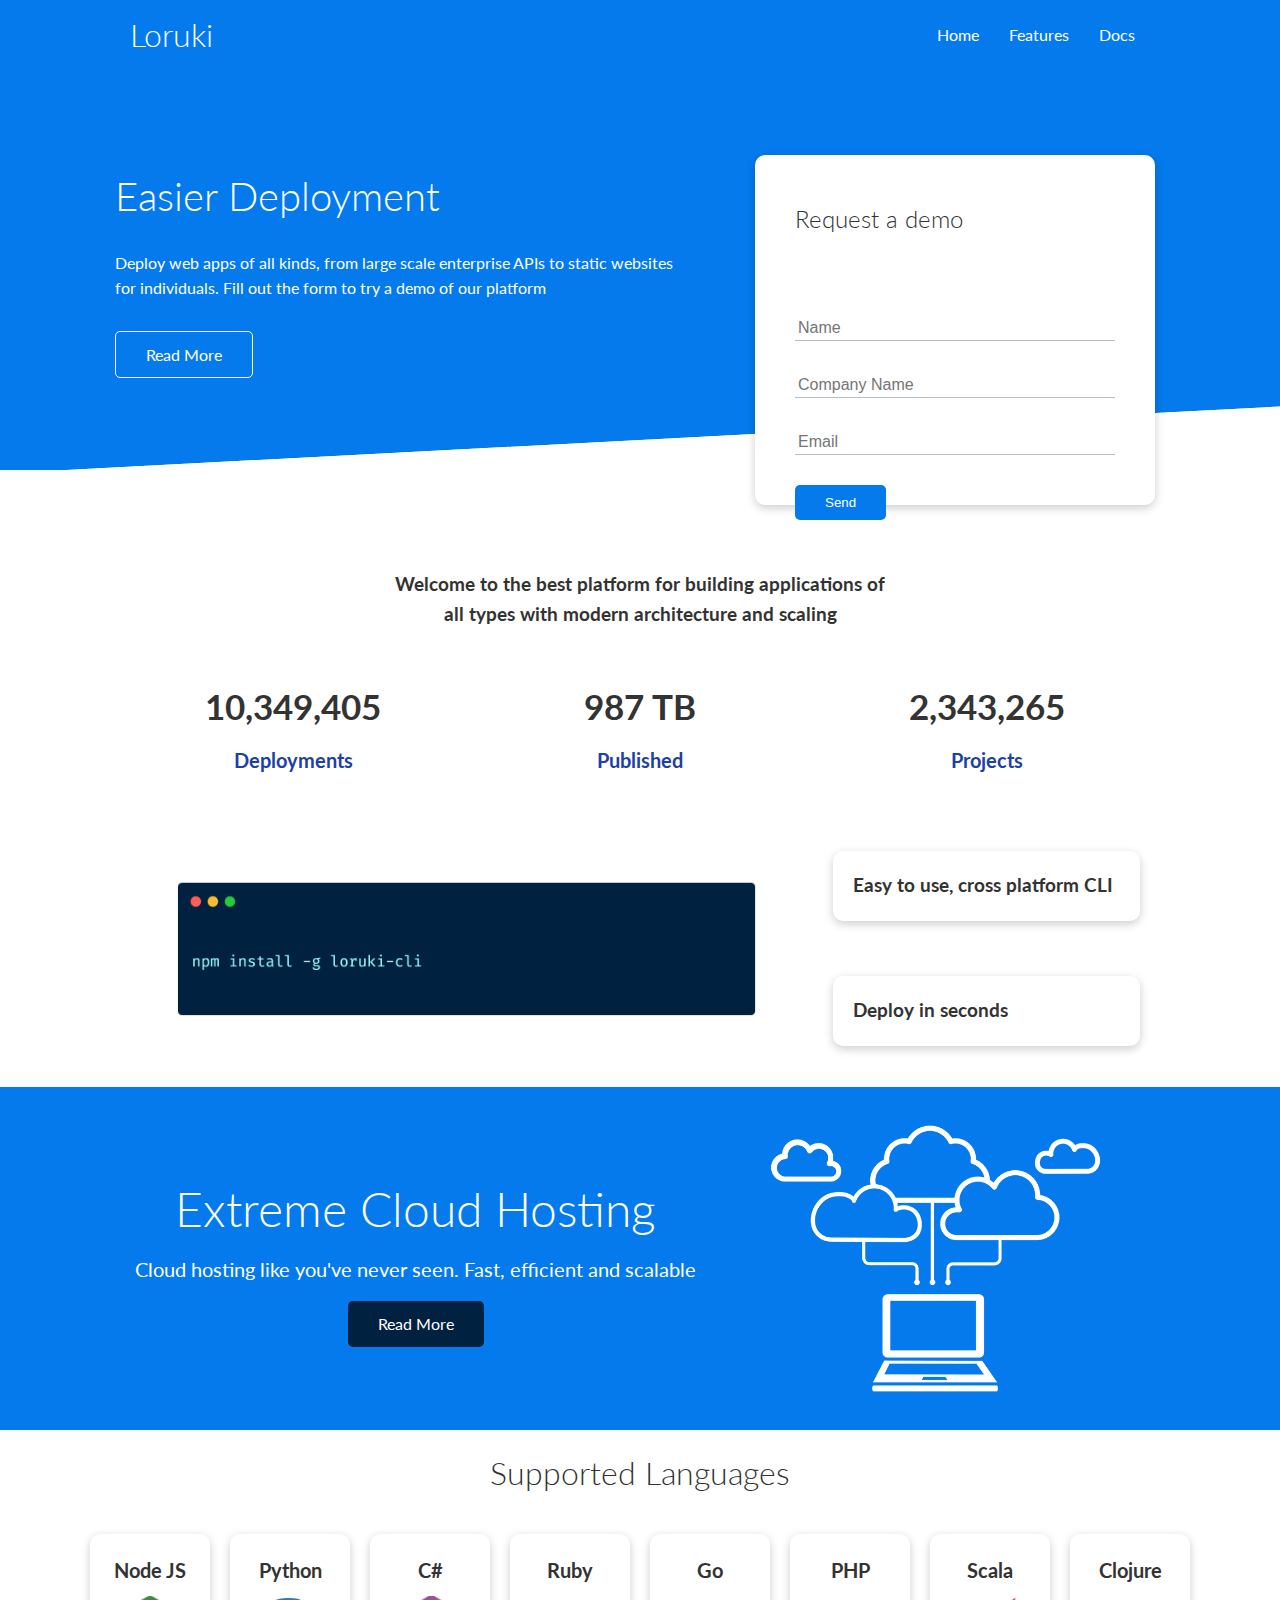
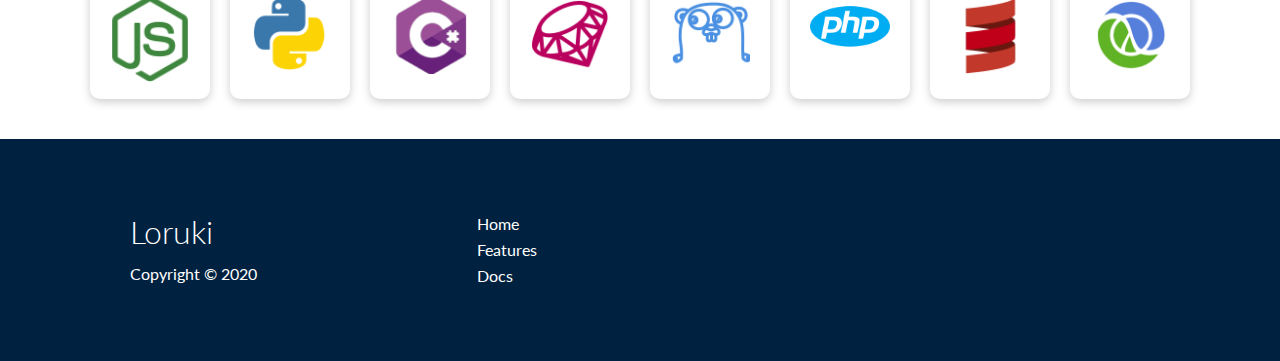
==== index.html @ d1eefb83 "Initial Commit" ====
<!DOCTYPE html>
<html lang="en">
  <head>
    <meta charset="UTF-8" />
    <meta name="viewport" content="width=device-width, initial-scale=1.0" />
    <title>Loruki | Cloud hosting for everyone</title>
    <link
      rel="stylesheet"
      href="https://cdnjs.cloudflare.com/ajax/libs/font-awesome/5.15.1/css/all.min.css"
      integrity="sha512-+4zCK9k+qNFUR5X+cKL9EIR+ZOhtIloNl9GIKS57V1MyNsYpYcUrUeQc9vNfzsWfV28IaLL3i96P9sdNyeRssA=="
      crossorigin="anonymous"
    />
    <link rel="stylesheet" href="css/utilities.css" />
    <link rel="stylesheet" href="css/style.css" />
  </head>
  <body>
    <!-- Navbar -->

    <header class="navbar">
      <div class="container flex">
        <h1 class="logo">Loruki</h1>
        <nav>
          <ul>
            <li><a href="index.html">Home</a></li>
            <li><a href="features.html">Features</a></li>
            <li><a href="docs.html">Docs</a></li>
          </ul>
        </nav>
      </div>
    </header>

    <section class="showcase">
      <div class="container grid">
        <div class="showcase-text">
          <h1>Easier Deployment</h1>
          <p>
            Deploy web apps of all kinds, from large scale enterprise APIs to
            static websites for individuals. Fill out the form to try a demo of
            our platform
          </p>
          <a href="features.html" class="btn btn-outline">Read More</a>
        </div>
        <div class="showcase-form card">
          <h2>Request a demo</h2>
          <form name="contact" method="POST" netlify-honeypot="bot-field" data-netlify="true">
            <input type="hidden" name="form-name" value="contact" />
            <p class="hidden">
                <label>Don't fill this out if you're human: <input type="text" name="bot-field"></label>
            </p>
            <div class="form-control">
              <input type="text" name="name" placeholder="Name" required />
            </div>
            <div class="form-control">
              <input
                type="text"
                name="company"
                placeholder="Company Name"
                required
              />
            </div>
            <div class="form-control">
              <input type="email" name="email" placeholder="Email" required />
            </div>
            <input type="submit" value="Send" class="btn btn-primary" />
          </form>
        </div>
      </div>
    </section>

    <section class="stats">
      <div class="container">
        <h3 class="stats-heading text-center my-1">
          Welcome to the best platform for building applications of all types
          with modern architecture and scaling
        </h3>
        <div class="grid grid-3 text-center my-4">
          <div>
            <i class="fas fa-server fa-3x"></i>
            <h3>10,349,405</h3>
            <p class="text-secondary">Deployments</p>
          </div>
          <div>
            <div>
              <i class="fas fa-upload fa-3x"></i>
              <h3>987 TB</h3>
              <p class="text-secondary">Published</p>
            </div>
          </div>
          <div>
            <div>
              <i class="fas fa-project-diagram fa-3x"></i>
              <h3>2,343,265</h3>
              <p class="text-secondary">Projects</p>
            </div>
          </div>
        </div>
      </div>
    </section>

    <!-- CLI -->

    <section class="cli">
      <div class="container grid">
        <img src="images/cli.png" alt="CLI image" />
        <div class="card">
          <h3>Easy to use, cross platform CLI</h3>
        </div>
        <div class="card">
          <h3>Deploy in seconds</h3>
        </div>
      </div>
    </section>

    <!-- Cloud -->

    <section class="cloud bg-primary my-2 py-2">
      <div class="container grid">
        <div class="text-center">
          <h2 class="lg">Extreme Cloud Hosting</h2>
          <p class="lead my-1">
            Cloud hosting like you've never seen. Fast, efficient and scalable
          </p>
          <a href="features.html" class="btn btn-dark">Read More</a>
        </div>
        <img src="images/cloud.png" alt="Cloud image" />
      </div>
    </section>

    <!-- Languages -->

    <section class="languages">
      <h2 class="md text-center my-2">Supported Languages</h2>
      <div class="container flex">
        <div class="card">
          <h4>Node JS</h4>
          <img src="images/logos/node.png" alt="Node JS" />
        </div>
        <div class="card">
          <h4>Python</h4>
          <img src="images/logos/python.png" alt="Python" />
        </div>
        <div class="card">
          <h4>C#</h4>
          <img src="images/logos/csharp.png" alt="C#" />
        </div>
        <div class="card">
          <h4>Ruby</h4>
          <img src="images/logos/ruby.png" alt="Ruby" />
        </div>
        <div class="card">
          <h4>Go</h4>
          <img src="images/logos/go.png" alt="Go" />
        </div>
        <div class="card">
          <h4>PHP</h4>
          <img src="images/logos/php.png" alt="PHP" />
        </div>
        <div class="card">
          <h4>Scala</h4>
          <img src="images/logos/scala.png" alt="Scala" />
        </div>
        <div class="card">
          <h4>Clojure</h4>
          <img src="images/logos/clojure.png" alt="Clojure" />
        </div>
      </div>
    </section>

    <footer class="footer bg-dark py-5">
      <div class="container grid grid-3">
        <div>
          <h1>Loruki</h1>
          <p>Copyright &copy; 2020</p>
        </div>
        <nav>
          <ul>
            <li><a href="index.html">Home</a></li>
            <li><a href="features.html">Features</a></li>
            <li><a href="docs.html">Docs</a></li>
          </ul>
        </nav>
        <div class="social">
          <a href="#"><i class="fab fa-github fa-2x"></i></a>
          <a href="#"><i class="fab fa-facebook fa-2x"></i></a>
          <a href="#"><i class="fab fa-instagram fa-2x"></i></a>
          <a href="#"><i class="fab fa-twitter fa-2x"></i></a>
        </div>
      </div>
    </footer>
  </body>
</html>
---- css/utilities.css ----
.container {
    max-width: 1100px;
    margin: 0 auto;
    overflow: auto;
    padding: 0 40px;
}

.card {
    background-color: #fff;
    color: #333;
    border-radius: 10px;
    box-shadow: 0 3px 10px rgba(0,0,0,0.2);
    padding: 20px;
    margin: 10px;
}

.btn {
    display: inline-block;
    padding: 10px 30px;
    cursor: pointer;
    background-color: var(--primary-color);
    color: #fff;
    border: none;
    border-radius: 5px;
}

.btn-outline {
    background-color: transparent;
    border: 1px #fff solid;
}

.btn:hover {
    transform: scale(0.98)
}

/* Backgrounds */

.bg-primary, .btn-primary {
    background-color: var(--primary-color);
    color: #fff;
}

.bg-secondary, .btn-secondary {
    background-color: var(--secondary-color);
    color: #fff;
}

.bg-dark, .btn-dark {
    background-color: var(--dark-color);
    color: #fff;
}

.bg-light, .btn-light {
    background-color: var(--light-color);
    color: #333;
}

.bg-primary a, .bg-secondary a, .bg-dark a, .btn-primary a, .btn-secondary a, .btn-dark a {
    color: #fff;
}

/* Text Sizes */

.lead {
    font-size: 20px;
}

.sm {
    font-size: 1rem;
}

.md {
    font-size: 2rem;
}

.lg {
    font-size: 3rem;
}

.xl {
    font-size: 4rem;
}

.text-center {
    text-align: center;
}

.text-primary {
    color: var(--primary-color);
}

.text-secondary {
    color: var(--secondary-color);
}

.text-dark {
    color: var(--dark-color);
}

.text-light {
    color: var(--light-color);
}

/* Alerts */

.alert {
    background-color: var(--light-color);
    padding: 10px 20px;
    font-weight: bold;
    margin: 15px 0;
}

.alert i {
    margin-right: 10px;
}

.alert-success {
    background-color: var(--success-color);
    color: #fff;
}

.alert-error {
    background-color: var(--error-color);
    color: #fff;
}

.flex {
    display: flex;
    justify-content: center;
    align-items: center;
    height: 100%;
}

.grid {
    display: grid;
    grid-template-columns: repeat(2, 1fr);
    gap: 20px;
    justify-content: center;
    align-items: center;
    height: 100%;
}

.grid-3 {
    grid-template-columns: repeat(3, 1fr);
}

/* Margin */

.my-1 {
    margin: 1rem 0;
}

.my-2 {
    margin: 1.5rem 0;
}

.my-3 {
    margin: 2rem 0;
}

.my-4 {
    margin: 3rem 0;
}

.my-5 {
    margin: 4rem 0;
}

.m-1 {
    margin: 1rem;
}

.m-2 {
    margin: 1.5rem;
}

.m-3 {
    margin: 2rem;
}

.m-4 {
    margin: 3rem;
}

.m-5 {
    margin: 4rem;
}

/* Padding */

.py-1 {
    padding: 1rem 0;
}

.py-2 {
    padding: 1.5rem 0;
}

.py-3 {
    padding: 2rem 0;
}

.py-4 {
    padding: 3rem 0;
}

.py-5 {
    padding: 4rem 0;
}

.p-1 {
    padding: 1rem;
}

.p-2 {
    padding: 1.5rem;
}

.p-3 {
    padding: 2rem;
}

.p-4 {
    padding: 3rem;
}

.p-5 {
    padding: 4rem;
}
---- css/style.css ----
@import url('https://fonts.googleapis.com/css2?family=Lato:wght@300&display=swap');

:root {
    --primary-color: #047aed;
    --secondary-color: #1c3fa8;
    --dark-color: #002240;
    --light-color: #f4f4f4;
    --success-color: #5cb85c;
    --error-color: #d9534f;
}

* {
    box-sizing: border-box;
    padding: 0;
    margin: 0
}

body {
    font-family: Lato, sans-serif;
    color: #333;
    line-height: 1.6;
}

ul {
    list-style: none;
}

a {
    text-decoration: none;
    color: #333;
}

h1, h2 {
    font-weight: 300;
    line-height: 1.2;
    margin: 10px 0
}

p {
    margin: 10px 0
}

img {
    width: 100%
}

code, pre {
    background-color: #333;
    color: #fff;
    padding: 5px 10px;
}

pre {
    display: flex;
    justify-content: flex-start;
    align-items: center;
}

.hidden {
    visibility: hidden;
    height: 0;
}

/* Navbar */

.navbar {
    background-color: var(--primary-color);
    color: #fff;
    height: 70px;
}

.navbar ul {
    display: flex
}

.navbar a {
    color: #fff;
    padding: 10px;
    margin: 0 5px;
}

.navbar a:hover {
    border-bottom: 2px #fff solid
}

.navbar .flex {
    justify-content: space-between;
}

/* Showcase */

.showcase {
    height: 400px;
    background-color: var(--primary-color);
    color: #fff;
    position: relative;
}

.showcase h1 {
    font-size: 40px;
}

.showcase p {
    padding: 20px 0;
}

.showcase .grid {
    grid-template-columns: 55% 45%;
    gap: 30px;
    overflow: visible;
}

.showcase-text {
    animation: slideInLeft 1s ease-in;
}

.showcase-form {
    position: relative;
    top: 60px;
    height: 350px;
    width: 400px;
    padding: 40px;
    z-index: 100;
    justify-self: flex-end;
    animation: slideInRight 1s ease-in;
}

.showcase-form .form-control {
    margin: 30px 0;
}

.showcase-form input[type='text'],
.showcase-form input[type='email'] {
    border: none;
    border-bottom: 1px solid #b4becb;
    width: 100%;
    padding: 3px;
    font-size: 16px;
}

.showcase-form input:focus {
    outline: none;
}

.showcase::before, .showcase::after {
    content: '';
    position: absolute;
    height: 100px;
    bottom: -70px;
    right: 0;
    left: 0;
    background-color: #fff;
    transform: skewY(-3deg);
    -webkit-transform: skewY(-3deg);
    -moz-transform: skewY(-3deg);
    -ms-transform: skewY(-3deg);
}

/* Stats */

.stats {
    padding-top: 100px;
    animation: slideInBottom 1s ease-in;
}

.stats-heading {
    max-width: 500px;
    margin: auto;
}

.stats .grid h3 {
    font-size: 35px;
}

.stats .grid p {
    font-size: 20px;
    font-weight: bold;
}

/* CLI */

.cli .grid {
    grid-template-columns: repeat(3, 1fr);
    grid-template-rows: repeat(2, 1fr);
}

.cli .grid > *:first-child {
    grid-column: 1 / span 2;
    grid-row: 1 / span 2;
}

/* Cloud */

.cloud .grid {
    grid-template-columns: 4fr 3fr;
}

/* Languages */

.languages .container {
    max-width: 1200px;
}

.languages .card {
    text-align: center;
    margin: 18px 10px 40px;
    transition: transform 0.2s ease-in;
    width: 120px;
    height: 165px;
}

.languages .flex {
    flex-wrap: wrap;
}

.languages .card h4 {
    font-size: 20px;
    margin-bottom: 10px;
}

.languages .card:hover {
    transform: translateY(-15px);
}

/* Features */

.features-head img, .docs-head img {
    width: 200px;
    justify-self: flex-end;
}

.features-subhead img {
    width: 300px;
    justify-self: flex-end;
}

/* Features Main */

.features-main .card > i {
    margin-right: 20px;
}

.features-main .grid {
    padding: 30px;
}

.features-main .grid :first-child {
    grid-column: 1 / span 3;
}

.features-main .grid :nth-child(2) {
    grid-column: 1 / span 2;
}

/* Docs */

.docs-main h3 {
    margin: 20px 0;
}

.docs-main .grid {
    grid-template-columns: 1fr 2fr;
    align-items: flex-start;
}

.docs-main nav li {
    font-size: 17px;
    padding-bottom: 5px;
    margin-bottom: 5px;
    border-bottom: 1px #ccc solid;
}

.docs-main nav li:hover {
    font-weight: bold;
}

/* Footer */

.footer .social a {
    margin: 0 10px;
}

/* Animations */
@keyframes slideInLeft {
    0% {
        transform: translateX(-100%)
    }
    100% {
        transform: translateX(0)
    }
}

@keyframes slideInRight {
    0% {
        transform: translateX(100%)
    }
    100% {
        transform: translateX(0)
    }
}

@keyframes slideInTop {
    0% {
        transform: translateY(-100%)
    }
    100% {
        transform: translateX(0)
    }
}

@keyframes slideInBottom {
    0% {
        transform: translateY(100%)
    }
    100% {
        transform: translateX(0)
    }
}


/* Tablets */

@media (max-width: 768px) {
    .grid, .showcase .grid, .stats .grid, .cli .grid, .cloud .grid, .features-main .grid, .docs-main .grid {
        grid-template-columns: 1fr;
        grid-template-rows: 1fr;
    }

    .showcase {
        height: auto;
    }

    .showcase-text {
        text-align: center;
        margin-top: 40px;
    }

    .showcase-form {
        justify-self: center;
        margin: auto;
    }

    .cli .grid > *:first-child {
        grid-column: 1;
        grid-row: 1;
    }

    .features-head, .features-subhead, .docs-head {
        text-align: center;
    }

    .features-head img, .features-subhead img, .docs-head img {
        justify-self: center;
    }

    .features-main .grid :first-child, .features-main .grid :nth-child(2) {
        grid-column: 1;
    }

    .footer {
        display: flex;
        flex-direction: column;
        justify-content: center;
        align-items: center;
        text-align: center;
    }
}

/* Mobile */

@media (max-width: 500px) {
    .navbar {
        height: 110px;
    }

    .navbar .flex {
        flex-direction: column;
    }

    .navbar ul {
        padding: 10px;
        background-color: rgba(0,0,0,0.1)
    }
}
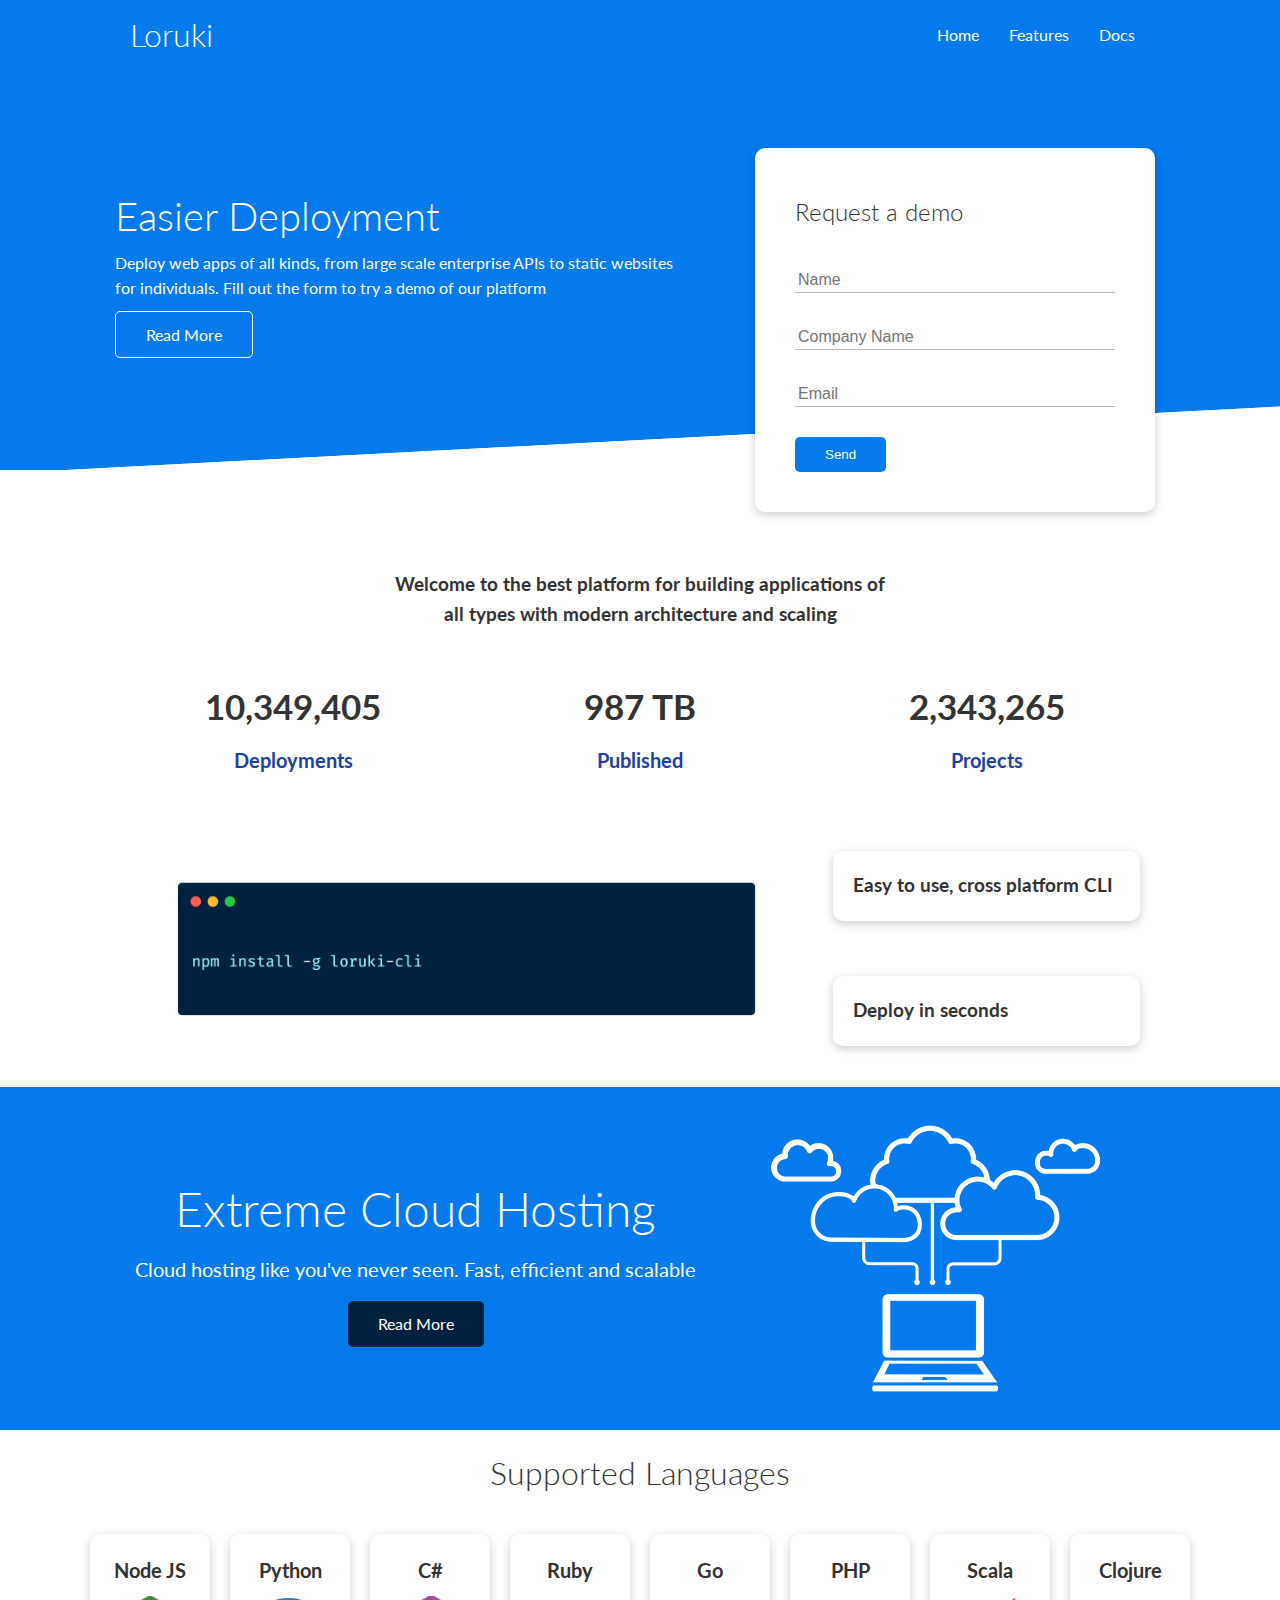
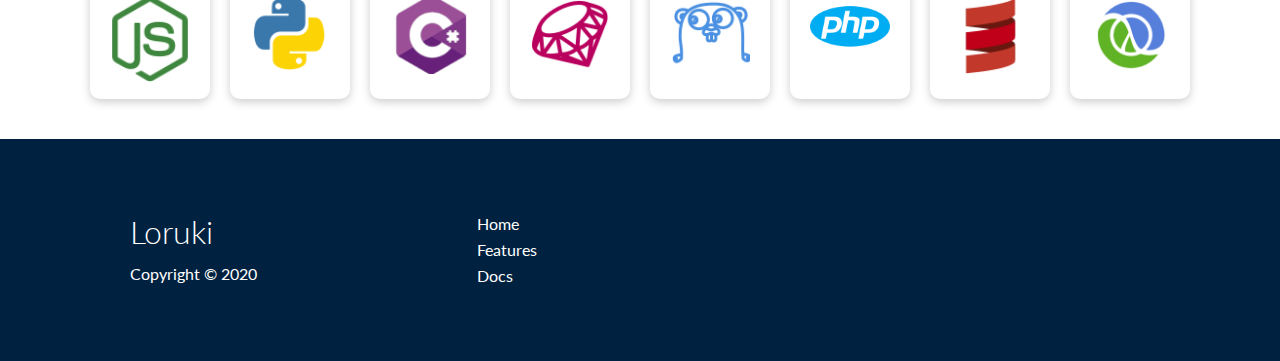
==== commit bc4de29d: "Fixed width bug" ====
--- a/index.html
+++ b/index.html
@@ -66,6 +66,8 @@
         </div>
       </div>
     </section>
+
+    <!-- Stats -->
 
     <section class="stats">
       <div class="container">
--- a/css/style.css
+++ b/css/style.css
@@ -1,384 +1,409 @@
 @import url('https://fonts.googleapis.com/css2?family=Lato:wght@300&display=swap');
 
 :root {
-    --primary-color: #047aed;
-    --secondary-color: #1c3fa8;
-    --dark-color: #002240;
-    --light-color: #f4f4f4;
-    --success-color: #5cb85c;
-    --error-color: #d9534f;
+  --primary-color: #047aed;
+  --secondary-color: #1c3fa8;
+  --dark-color: #002240;
+  --light-color: #f4f4f4;
+  --success-color: #5cb85c;
+  --error-color: #d9534f;
 }
 
 * {
-    box-sizing: border-box;
-    padding: 0;
-    margin: 0
+  box-sizing: border-box;
+  padding: 0;
+  margin: 0;
 }
 
 body {
-    font-family: Lato, sans-serif;
-    color: #333;
-    line-height: 1.6;
+  font-family: Lato, sans-serif;
+  color: #333;
+  line-height: 1.6;
+  width: 100vw;
 }
 
 ul {
-    list-style: none;
+  list-style: none;
 }
 
 a {
-    text-decoration: none;
-    color: #333;
-}
-
-h1, h2 {
-    font-weight: 300;
-    line-height: 1.2;
-    margin: 10px 0
+  text-decoration: none;
+  color: #333;
+}
+
+h1,
+h2 {
+  font-weight: 300;
+  line-height: 1.2;
+  margin: 10px 0;
 }
 
 p {
-    margin: 10px 0
+  margin: 10px 0;
 }
 
 img {
-    width: 100%
-}
-
-code, pre {
-    background-color: #333;
-    color: #fff;
-    padding: 5px 10px;
-}
-
+  width: 100%;
+}
+
+code,
 pre {
-    display: flex;
-    justify-content: flex-start;
-    align-items: center;
+  background-color: #333;
+  color: #fff;
+  padding: 5px 10px;
+}
+
+pre {
+  display: flex;
+  justify-content: flex-start;
+  align-items: center;
 }
 
 .hidden {
-    visibility: hidden;
-    height: 0;
+  visibility: hidden;
+  height: 0;
+  margin: 0;
+  padding: 0;
+}
+
+.hidden label {
+  visibility: hidden;
+  height: 0;
 }
 
 /* Navbar */
 
 .navbar {
-    background-color: var(--primary-color);
-    color: #fff;
-    height: 70px;
+  background-color: var(--primary-color);
+  color: #fff;
+  height: 70px;
 }
 
 .navbar ul {
-    display: flex
+  display: flex;
 }
 
 .navbar a {
-    color: #fff;
-    padding: 10px;
-    margin: 0 5px;
+  color: #fff;
+  padding: 10px;
+  margin: 0 5px;
 }
 
 .navbar a:hover {
-    border-bottom: 2px #fff solid
+  border-bottom: 2px #fff solid;
 }
 
 .navbar .flex {
-    justify-content: space-between;
+  justify-content: space-between;
 }
 
 /* Showcase */
 
 .showcase {
-    height: 400px;
-    background-color: var(--primary-color);
-    color: #fff;
-    position: relative;
+  height: 400px;
+  background-color: var(--primary-color);
+  color: #fff;
+  position: relative;
 }
 
 .showcase h1 {
-    font-size: 40px;
-}
-
-.showcase p {
-    padding: 20px 0;
+  font-size: 40px;
 }
 
 .showcase .grid {
-    grid-template-columns: 55% 45%;
-    gap: 30px;
-    overflow: visible;
+  grid-template-columns: 55% 45%;
+  gap: 30px;
+  overflow: visible;
 }
 
 .showcase-text {
-    animation: slideInLeft 1s ease-in;
+  animation: slideInLeft 1s ease-in;
 }
 
 .showcase-form {
-    position: relative;
-    top: 60px;
-    height: 350px;
-    width: 400px;
-    padding: 40px;
-    z-index: 100;
-    justify-self: flex-end;
-    animation: slideInRight 1s ease-in;
+  position: relative;
+  top: 60px;
+  height: auto;
+  max-width: 400px;
+  padding: 40px;
+  z-index: 100;
+  justify-self: flex-end;
+  animation: slideInRight 1s ease-in;
 }
 
 .showcase-form .form-control {
-    margin: 30px 0;
+  margin: 30px 0;
 }
 
 .showcase-form input[type='text'],
 .showcase-form input[type='email'] {
-    border: none;
-    border-bottom: 1px solid #b4becb;
-    width: 100%;
-    padding: 3px;
-    font-size: 16px;
+  border: none;
+  border-bottom: 1px solid #b4becb;
+  width: 100%;
+  padding: 3px;
+  font-size: 16px;
 }
 
 .showcase-form input:focus {
-    outline: none;
-}
-
-.showcase::before, .showcase::after {
-    content: '';
-    position: absolute;
-    height: 100px;
-    bottom: -70px;
-    right: 0;
-    left: 0;
-    background-color: #fff;
-    transform: skewY(-3deg);
-    -webkit-transform: skewY(-3deg);
-    -moz-transform: skewY(-3deg);
-    -ms-transform: skewY(-3deg);
+  outline: none;
+}
+
+.showcase::before,
+.showcase::after {
+  content: '';
+  position: absolute;
+  height: 100px;
+  bottom: -70px;
+  right: 0;
+  left: 0;
+  background-color: #fff;
+  transform: skewY(-3deg);
+  -webkit-transform: skewY(-3deg);
+  -moz-transform: skewY(-3deg);
+  -ms-transform: skewY(-3deg);
 }
 
 /* Stats */
 
 .stats {
-    padding-top: 100px;
-    animation: slideInBottom 1s ease-in;
+  padding-top: 100px;
+  animation: slideInBottom 1s ease-in;
 }
 
 .stats-heading {
-    max-width: 500px;
-    margin: auto;
+  max-width: 500px;
+  margin: auto;
 }
 
 .stats .grid h3 {
-    font-size: 35px;
+  font-size: 35px;
 }
 
 .stats .grid p {
-    font-size: 20px;
-    font-weight: bold;
+  font-size: 20px;
+  font-weight: bold;
 }
 
 /* CLI */
 
 .cli .grid {
-    grid-template-columns: repeat(3, 1fr);
-    grid-template-rows: repeat(2, 1fr);
+  grid-template-columns: repeat(3, 1fr);
+  grid-template-rows: repeat(2, 1fr);
 }
 
 .cli .grid > *:first-child {
-    grid-column: 1 / span 2;
-    grid-row: 1 / span 2;
+  grid-column: 1 / span 2;
+  grid-row: 1 / span 2;
 }
 
 /* Cloud */
 
 .cloud .grid {
-    grid-template-columns: 4fr 3fr;
+  grid-template-columns: 4fr 3fr;
 }
 
 /* Languages */
 
 .languages .container {
-    max-width: 1200px;
+  max-width: 1200px;
 }
 
 .languages .card {
-    text-align: center;
-    margin: 18px 10px 40px;
-    transition: transform 0.2s ease-in;
-    width: 120px;
-    height: 165px;
+  text-align: center;
+  margin: 18px 10px 40px;
+  transition: transform 0.2s ease-in;
+  width: 120px;
+  height: 165px;
 }
 
 .languages .flex {
-    flex-wrap: wrap;
+  flex-wrap: wrap;
 }
 
 .languages .card h4 {
-    font-size: 20px;
-    margin-bottom: 10px;
+  font-size: 20px;
+  margin-bottom: 10px;
 }
 
 .languages .card:hover {
-    transform: translateY(-15px);
+  transform: translateY(-15px);
 }
 
 /* Features */
 
-.features-head img, .docs-head img {
-    width: 200px;
-    justify-self: flex-end;
+.features-head img,
+.docs-head img {
+  width: 200px;
+  justify-self: flex-end;
 }
 
 .features-subhead img {
-    width: 300px;
-    justify-self: flex-end;
+  width: 300px;
+  justify-self: flex-end;
 }
 
 /* Features Main */
 
 .features-main .card > i {
-    margin-right: 20px;
+  margin-right: 20px;
 }
 
 .features-main .grid {
-    padding: 30px;
+  padding: 30px;
 }
 
 .features-main .grid :first-child {
-    grid-column: 1 / span 3;
+  grid-column: 1 / span 3;
 }
 
 .features-main .grid :nth-child(2) {
-    grid-column: 1 / span 2;
+  grid-column: 1 / span 2;
 }
 
 /* Docs */
 
 .docs-main h3 {
-    margin: 20px 0;
+  margin: 20px 0;
 }
 
 .docs-main .grid {
-    grid-template-columns: 1fr 2fr;
-    align-items: flex-start;
+  grid-template-columns: 1fr 2fr;
+  align-items: flex-start;
 }
 
 .docs-main nav li {
-    font-size: 17px;
-    padding-bottom: 5px;
-    margin-bottom: 5px;
-    border-bottom: 1px #ccc solid;
+  font-size: 17px;
+  padding-bottom: 5px;
+  margin-bottom: 5px;
+  border-bottom: 1px #ccc solid;
 }
 
 .docs-main nav li:hover {
-    font-weight: bold;
+  font-weight: bold;
 }
 
 /* Footer */
 
 .footer .social a {
-    margin: 0 10px;
+  margin: 0 10px;
 }
 
 /* Animations */
 @keyframes slideInLeft {
-    0% {
-        transform: translateX(-100%)
-    }
-    100% {
-        transform: translateX(0)
-    }
+  0% {
+    transform: translateX(-100%);
+  }
+  100% {
+    transform: translateX(0);
+  }
 }
 
 @keyframes slideInRight {
-    0% {
-        transform: translateX(100%)
-    }
-    100% {
-        transform: translateX(0)
-    }
+  0% {
+    transform: translateX(100%);
+  }
+  100% {
+    transform: translateX(0);
+  }
 }
 
 @keyframes slideInTop {
-    0% {
-        transform: translateY(-100%)
-    }
-    100% {
-        transform: translateX(0)
-    }
+  0% {
+    transform: translateY(-100%);
+  }
+  100% {
+    transform: translateX(0);
+  }
 }
 
 @keyframes slideInBottom {
-    0% {
-        transform: translateY(100%)
-    }
-    100% {
-        transform: translateX(0)
-    }
-}
-
+  0% {
+    transform: translateY(100%);
+  }
+  100% {
+    transform: translateX(0);
+  }
+}
 
 /* Tablets */
 
 @media (max-width: 768px) {
-    .grid, .showcase .grid, .stats .grid, .cli .grid, .cloud .grid, .features-main .grid, .docs-main .grid {
-        grid-template-columns: 1fr;
-        grid-template-rows: 1fr;
-    }
-
-    .showcase {
-        height: auto;
-    }
-
-    .showcase-text {
-        text-align: center;
-        margin-top: 40px;
-    }
-
-    .showcase-form {
-        justify-self: center;
-        margin: auto;
-    }
-
-    .cli .grid > *:first-child {
-        grid-column: 1;
-        grid-row: 1;
-    }
-
-    .features-head, .features-subhead, .docs-head {
-        text-align: center;
-    }
-
-    .features-head img, .features-subhead img, .docs-head img {
-        justify-self: center;
-    }
-
-    .features-main .grid :first-child, .features-main .grid :nth-child(2) {
-        grid-column: 1;
-    }
-
-    .footer {
-        display: flex;
-        flex-direction: column;
-        justify-content: center;
-        align-items: center;
-        text-align: center;
-    }
+  .grid,
+  .showcase .grid,
+  .stats .grid,
+  .cli .grid,
+  .cloud .grid,
+  .features-main .grid,
+  .docs-main .grid {
+    grid-template-columns: 1fr;
+    grid-template-rows: 1fr;
+  }
+
+  .showcase {
+    height: auto;
+  }
+
+  .showcase-text {
+    text-align: center;
+    margin-top: 40px;
+  }
+
+  .showcase-form {
+    justify-self: center;
+    margin: auto;
+  }
+
+  .cli .grid > *:first-child {
+    grid-column: 1;
+    grid-row: 1;
+  }
+
+  .features-head,
+  .features-subhead,
+  .docs-head {
+    text-align: center;
+  }
+
+  .features-head img,
+  .features-subhead img,
+  .docs-head img {
+    justify-self: center;
+  }
+
+  .features-main .grid :first-child,
+  .features-main .grid :nth-child(2) {
+    grid-column: 1;
+  }
+
+  .footer {
+    display: flex;
+    flex-direction: column;
+    justify-content: center;
+    align-items: center;
+    text-align: center;
+  }
 }
 
 /* Mobile */
 
 @media (max-width: 500px) {
-    .navbar {
-        height: 110px;
-    }
-
-    .navbar .flex {
-        flex-direction: column;
-    }
-
-    .navbar ul {
-        padding: 10px;
-        background-color: rgba(0,0,0,0.1)
-    }
-}+  .navbar {
+    height: 110px;
+  }
+
+  .navbar .flex {
+    flex-direction: column;
+  }
+
+  .navbar ul {
+    padding: 10px;
+    background-color: rgba(0, 0, 0, 0.1);
+  }
+
+  .showcase-text {
+      width: auto;
+      max-width: 300px;
+      margin: auto;
+      margin-top: 40px;
+  }
+}
